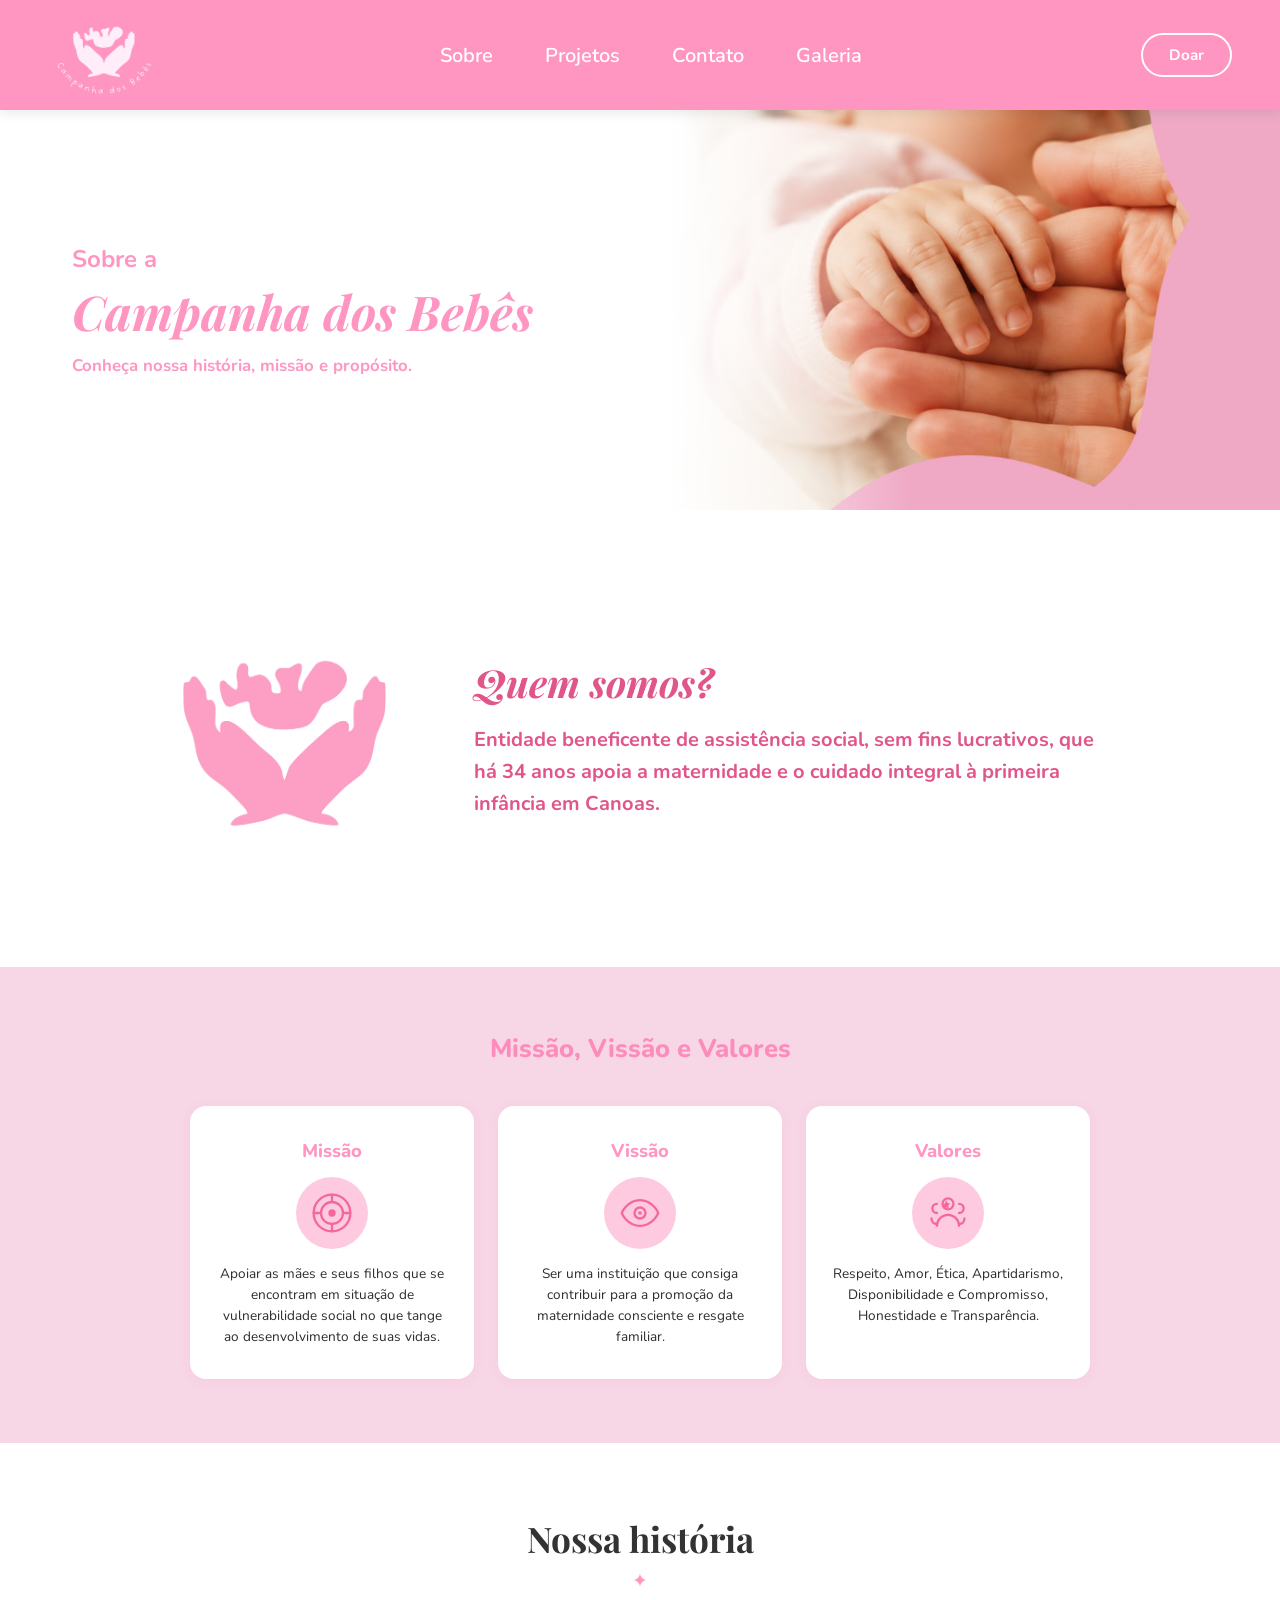
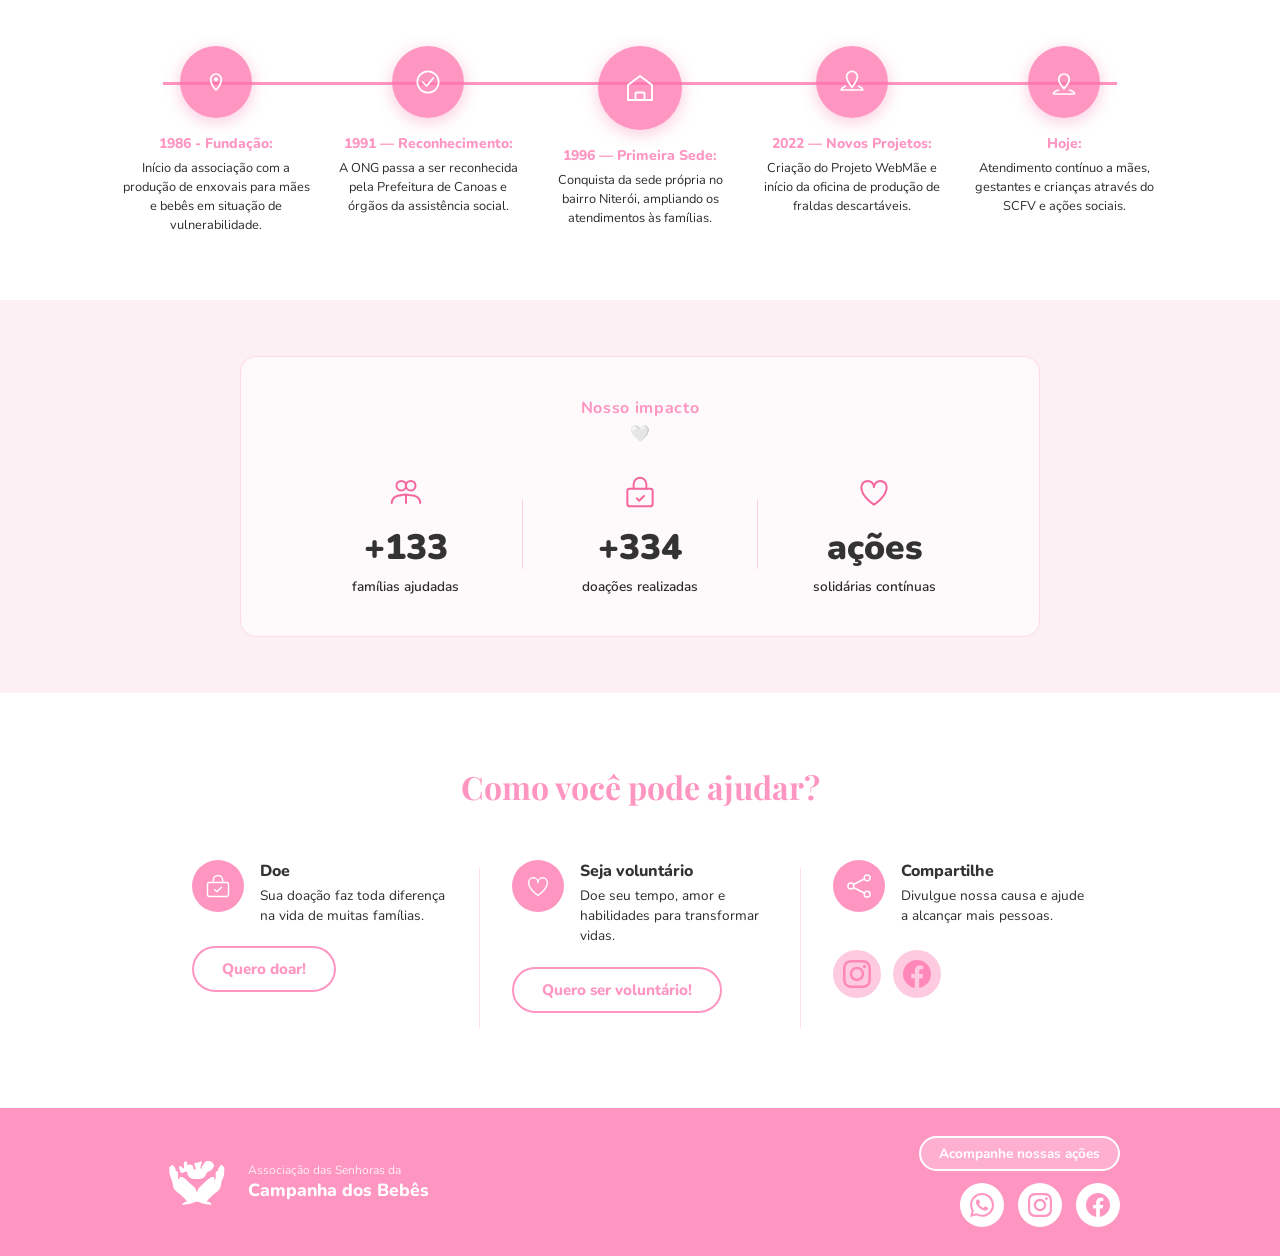
==== sobre.html @ 72902af5 "Initial commit: Campanha dos Bebes website" ====
<!DOCTYPE html>
<html lang="pt-BR">
<head>
  <meta charset="UTF-8" />
  <meta name="viewport" content="width=device-width, initial-scale=1.0" />
  <title>Sobre – Campanha dos Bebês</title>
  <link rel="stylesheet" href="style.css" />
  <link rel="stylesheet" href="sobre.css" />
  <link href="https://fonts.googleapis.com/css2?family=Nunito:ital,wght@0,400;0,600;0,700;0,800;1,700&family=Playfair+Display:ital,wght@0,700;1,600&display=swap" rel="stylesheet" />
</head>
<body>

  <!-- ===== NAVBAR ===== -->
  <header class="navbar">
   <div class="navbar__logo">
      <a href="index.html">
        <img src="images/logo.png" alt="Logo Campanha dos Bebês" class="navbar__logo-img" />
      </a>
      </div>
    <nav class="navbar__links">
      <a href="sobre.html">Sobre</a>
      <a href="projetos.html">Projetos</a>
      <a href="contato.html">Contato</a>
      <a href="galeria.html">Galeria</a>
    </nav>
    <a href="doar.html" class="btn btn--outline-white">Doar</a>
    <button class="navbar__hamburger" aria-label="Abrir menu" id="hamburger">
      <span></span><span></span><span></span>
    </button>
  </header>

  <!-- ===== HERO SOBRE ===== -->
  <section class="sobre-hero">
    <div class="sobre-hero__content">
      <p class="sobre-hero__pre">Sobre a</p>
      <h1 class="sobre-hero__title">Campanha dos Bebês</h1>
      <p class="sobre-hero__sub">Conheça nossa história, missão e propósito.</p>
    </div>
    <div class="sobre-hero__image">
      <!-- Substitua pela sua foto (mãos/bebê) -->
      <img src="images/hero-foto.jpg" alt="Bebê sendo acolhido" />
    </div>
  </section>

  <!-- ===== QUEM SOMOS ===== -->
  <section class="quem-somos-sobre">
    <div class="quem-somos-sobre__inner">
      <div class="quem-somos-sobre__icone" aria-hidden="true">
        <!-- Substitua pela ilustração rosa das mãos com coração -->
        <img src="images/ilustracao-maos-coracao.png" alt="" />
      </div>
      <div class="quem-somos-sobre__texto">
        <h2>Quem somos?</h2>
        <p>
          Entidade beneficente de assistência social, sem fins lucrativos, que há 34 anos apoia a maternidade e o cuidado integral à primeira infância em Canoas.
        </p>
      </div>
    </div>
  </section>

  <!-- ===== MISSÃO, VISÃO E VALORES ===== -->
  <section class="mvv">
    <h2 class="mvv__titulo">Missão, Vissão e Valores</h2>
    <div class="mvv__grid">

      <div class="mvv__card">
        <h3 class="mvv__card-titulo">Missão</h3>
        <div class="mvv__icone">
          <!-- Ícone de alvo/missão -->
          <svg viewBox="0 0 48 48" fill="none" xmlns="http://www.w3.org/2000/svg" width="44" height="44">
            <circle cx="24" cy="24" r="20" stroke="#F4679D" stroke-width="2.5"/>
            <circle cx="24" cy="24" r="12" stroke="#F4679D" stroke-width="2.5"/>
            <circle cx="24" cy="24" r="4" fill="#F4679D"/>
            <path d="M24 4V10M24 38V44M4 24H10M38 24H44" stroke="#F4679D" stroke-width="2.5" stroke-linecap="round"/>
          </svg>
        </div>
        <p>Apoiar as mães e seus filhos que se encontram em situação de vulnerabilidade social no que tange ao desenvolvimento de suas vidas.</p>
      </div>

      <div class="mvv__card">
        <h3 class="mvv__card-titulo">Vissão</h3>
        <div class="mvv__icone">
          <!-- Ícone de olho/visão -->
          <svg viewBox="0 0 48 48" fill="none" xmlns="http://www.w3.org/2000/svg" width="44" height="44">
            <path d="M4 24C4 24 10 10 24 10C38 10 44 24 44 24C44 24 38 38 24 38C10 38 4 24 4 24Z" stroke="#F4679D" stroke-width="2.5" stroke-linejoin="round"/>
            <circle cx="24" cy="24" r="6" stroke="#F4679D" stroke-width="2.5"/>
            <circle cx="24" cy="24" r="2" fill="#F4679D"/>
          </svg>
        </div>
        <p>Ser uma instituição que consiga contribuir para a promoção da maternidade consciente e resgate familiar.</p>
      </div>

      <div class="mvv__card">
        <h3 class="mvv__card-titulo">Valores</h3>
        <div class="mvv__icone">
          <!-- Ícone de pessoas/valores -->
          <svg viewBox="0 0 48 48" fill="none" xmlns="http://www.w3.org/2000/svg" width="44" height="44">
            <circle cx="24" cy="14" r="6" stroke="#F4679D" stroke-width="2.5"/>
            <path d="M12 38c0-6.627 5.373-12 12-12s12 5.373 12 12" stroke="#F4679D" stroke-width="2.5" stroke-linecap="round"/>
            <path d="M36 24a5 5 0 100-10M36 36c3 0 6-2 6-6" stroke="#F4679D" stroke-width="2.5" stroke-linecap="round"/>
            <path d="M12 24a5 5 0 110-10M12 36c-3 0-6-2-6-6" stroke="#F4679D" stroke-width="2.5" stroke-linecap="round"/>
            <path d="M22 10l1.5 3 3 .5-2.2 2.1.5 3L22 18l-2.8 1.6.5-3L17.5 14.5l3-.5L22 10Z" fill="#F4679D"/>
          </svg>
        </div>
        <p>Respeito, Amor, Ética, Apartidarismo, Disponibilidade e Compromisso, Honestidade e Transparência.</p>
      </div>

    </div>
  </section>

  <!-- ===== NOSSA HISTÓRIA (TIMELINE) ===== -->
  <section class="historia">
    <h2 class="historia__titulo">Nossa história</h2>
    <div class="historia__linha-detalhe" aria-hidden="true">✦</div>

    <div class="historia__timeline">

      <div class="historia__item">
        <div class="historia__icone">
          <svg viewBox="0 0 48 48" fill="none" xmlns="http://www.w3.org/2000/svg" width="32" height="32">
            <path d="M32 20c0 8-8 16-8 16s-8-8-8-16a8 8 0 1116 0Z" stroke="white" stroke-width="2.5"/>
            <circle cx="24" cy="20" r="3" fill="white"/>
          </svg>
        </div>
        <div class="historia__texto">
          <strong>1986 - Fundação:</strong>
          <p>Início da associação com a produção de enxovais para mães e bebês em situação de vulnerabilidade.</p>
        </div>
      </div>

      <div class="historia__item">
        <div class="historia__icone">
          <svg viewBox="0 0 48 48" fill="none" xmlns="http://www.w3.org/2000/svg" width="32" height="32">
            <path d="M16 24l6 6 10-12" stroke="white" stroke-width="2.5" stroke-linecap="round" stroke-linejoin="round"/>
            <circle cx="24" cy="24" r="16" stroke="white" stroke-width="2.5"/>
          </svg>
        </div>
        <div class="historia__texto">
          <strong>1991 — Reconhecimento:</strong>
          <p>A ONG passa a ser reconhecida pela Prefeitura de Canoas e órgãos da assistência social.</p>
        </div>
      </div>

      <div class="historia__item historia__item--destaque">
        <div class="historia__icone historia__icone--grande">
          <svg viewBox="0 0 48 48" fill="none" xmlns="http://www.w3.org/2000/svg" width="36" height="36">
            <path d="M8 20L24 8l16 12v20H8V20Z" stroke="white" stroke-width="2.5" stroke-linejoin="round"/>
            <rect x="18" y="30" width="12" height="10" rx="1" stroke="white" stroke-width="2.5"/>
          </svg>
        </div>
        <div class="historia__texto">
          <strong>1996 — Primeira Sede:</strong>
          <p>Conquista da sede própria no bairro Niterói, ampliando os atendimentos às famílias.</p>
        </div>
      </div>

      <div class="historia__item">
        <div class="historia__icone">
          <svg viewBox="0 0 48 48" fill="none" xmlns="http://www.w3.org/2000/svg" width="32" height="32">
            <path d="M24 8c4.4 0 8 3.6 8 8 0 5.5-8 16-8 16S16 21.5 16 16c0-4.4 3.6-8 8-8Z" stroke="white" stroke-width="2.5"/>
            <path d="M14 30c-4 2-6 4-6 6h32c0-2-2-4-6-6" stroke="white" stroke-width="2.5" stroke-linecap="round"/>
          </svg>
        </div>
        <div class="historia__texto">
          <strong>2022 — Novos Projetos:</strong>
          <p>Criação do Projeto WebMãe e início da oficina de produção de fraldas descartáveis.</p>
        </div>
      </div>

      <div class="historia__item">
        <div class="historia__icone">
          <svg viewBox="0 0 48 48" fill="none" xmlns="http://www.w3.org/2000/svg" width="32" height="32">
            <path d="M32 20c0 5.5-8 14-8 14s-8-8.5-8-14a8 8 0 1116 0Z" stroke="white" stroke-width="2.5"/>
            <path d="M16 36c-6 2-8 5-8 6h32c0-1-2-4-8-6" stroke="white" stroke-width="2" stroke-linecap="round"/>
          </svg>
        </div>
        <div class="historia__texto">
          <strong>Hoje:</strong>
          <p>Atendimento contínuo a mães, gestantes e crianças através do SCFV e ações sociais.</p>
        </div>
      </div>

    </div>
  </section>

  <!-- ===== NOSSO IMPACTO ===== -->
  <section class="impacto">
    <div class="impacto__inner">
      <p class="impacto__label">Nosso impacto</p>
      <div class="impacto__detalhe" aria-hidden="true">🤍</div>
      <div class="impacto__grid">

        <div class="impacto__item">
          <div class="impacto__icone">
            <svg viewBox="0 0 48 48" fill="none" xmlns="http://www.w3.org/2000/svg" width="38" height="38">
              <circle cx="18" cy="16" r="6" stroke="#F4679D" stroke-width="2.5"/>
              <circle cx="30" cy="16" r="6" stroke="#F4679D" stroke-width="2.5"/>
              <path d="M6 38c0-6 5.4-10 12-10M42 38c0-6-5.4-10-12-10" stroke="#F4679D" stroke-width="2.5" stroke-linecap="round"/>
              <path d="M18 28c3.3-1.3 6.7-1.3 10 0M24 28v10" stroke="#F4679D" stroke-width="2.5" stroke-linecap="round"/>
            </svg>
          </div>
          <div class="impacto__numero">+200</div>
          <div class="impacto__desc">famílias ajudadas</div>
        </div>

        <div class="impacto__separador" aria-hidden="true"></div>

        <div class="impacto__item">
          <div class="impacto__icone">
            <svg viewBox="0 0 48 48" fill="none" xmlns="http://www.w3.org/2000/svg" width="38" height="38">
              <rect x="8" y="20" width="32" height="22" rx="3" stroke="#F4679D" stroke-width="2.5"/>
              <path d="M16 20V14a8 8 0 1116 0v6" stroke="#F4679D" stroke-width="2.5" stroke-linecap="round"/>
              <path d="M20 32l3 3 6-6" stroke="#F4679D" stroke-width="2.5" stroke-linecap="round" stroke-linejoin="round"/>
            </svg>
          </div>
          <div class="impacto__numero">+500</div>
          <div class="impacto__desc">doações realizadas</div>
        </div>

        <div class="impacto__separador" aria-hidden="true"></div>

        <div class="impacto__item">
          <div class="impacto__icone">
            <svg viewBox="0 0 48 48" fill="none" xmlns="http://www.w3.org/2000/svg" width="38" height="38">
              <path d="M24 40S8 30 8 18a8 8 0 0116 0 8 8 0 0116 0c0 12-16 22-16 22Z" stroke="#F4679D" stroke-width="2.5" stroke-linejoin="round"/>
            </svg>
          </div>
          <div class="impacto__numero">ações</div>
          <div class="impacto__desc">solidárias contínuas</div>
        </div>

      </div>
    </div>
  </section>

  <!-- ===== COMO VOCÊ PODE AJUDAR ===== -->
  <section class="ajudar-sobre">
    <h2 class="ajudar-sobre__titulo">Como você pode ajudar?</h2>

    <div class="ajudar-sobre__grid">

      <!-- DOE -->
      <div class="ajudar-sobre__col">
        <div class="ajudar-sobre__item">
          <div class="ajudar-sobre__icone">
            <svg viewBox="0 0 48 48" fill="none" xmlns="http://www.w3.org/2000/svg" width="28" height="28">
              <rect x="6" y="18" width="36" height="24" rx="3" stroke="white" stroke-width="2.5"/>
              <path d="M16 18V14a8 8 0 1116 0v4" stroke="white" stroke-width="2.5" stroke-linecap="round"/>
              <path d="M18 30l4 4 8-8" stroke="white" stroke-width="2.5" stroke-linecap="round" stroke-linejoin="round"/>
            </svg>
          </div>
          <div>
            <h3>Doe</h3>
            <p>Sua doação faz toda diferença na vida de muitas famílias.</p>
          </div>
        </div>
        <!--
          LINK AQUI: aponta para a página de doação
        -->
        <a href="doar.html" class="btn btn--pink-outline-bold">Quero doar!</a>
      </div>

      <div class="ajudar-sobre__divisor" aria-hidden="true"></div>

      <!-- SEJA VOLUNTÁRIO -->
      <div class="ajudar-sobre__col">
        <div class="ajudar-sobre__item">
          <div class="ajudar-sobre__icone">
            <svg viewBox="0 0 48 48" fill="none" xmlns="http://www.w3.org/2000/svg" width="28" height="28">
              <path d="M24 40S8 30 8 18a8 8 0 0116 0 8 8 0 0116 0c0 12-16 22-16 22Z" stroke="white" stroke-width="2.5" stroke-linejoin="round"/>
            </svg>
          </div>
          <div>
            <h3>Seja voluntário</h3>
            <p>Doe seu tempo, amor e habilidades para transformar vidas.</p>
          </div>
        </div>
        <!--
          LINK AQUI: substitua pelo link do formulário de voluntariado
          Exemplo: https://forms.gle/XXXXXXXXX
        -->
        <a href="https://wa.link/8k0bmc" target="_blank" rel="noopener" class="btn btn--pink-outline-bold">Quero ser voluntário!</a>
      </div>

      <div class="ajudar-sobre__divisor" aria-hidden="true"></div>

      <!-- COMPARTILHE -->
      <div class="ajudar-sobre__col">
        <div class="ajudar-sobre__item">
          <div class="ajudar-sobre__icone">
            <svg viewBox="0 0 48 48" fill="none" xmlns="http://www.w3.org/2000/svg" width="28" height="28">
              <circle cx="38" cy="10" r="5" stroke="white" stroke-width="2.5"/>
              <circle cx="10" cy="24" r="5" stroke="white" stroke-width="2.5"/>
              <circle cx="38" cy="38" r="5" stroke="white" stroke-width="2.5"/>
              <path d="M15 21l18-9M15 27l18 9" stroke="white" stroke-width="2.5" stroke-linecap="round"/>
            </svg>
          </div>
          <div>
            <h3>Compartilhe</h3>
            <p>Divulgue nossa causa e ajude a alcançar mais pessoas.</p>
          </div>
        </div>
        <div class="ajudar-sobre__social">
          <!--
            LINKS AQUI:
            Instagram: https://instagram.com/PERFIL
            Facebook:  https://facebook.com/PAGINA
          -->
          <a href="https://www.instagram.com/campanhadosbebes/" target="_blank" rel="noopener" aria-label="Instagram" class="ajudar-sobre__social-btn">
            <svg viewBox="0 0 24 24" fill="currentColor" width="28" height="28"><path d="M12 2.163c3.204 0 3.584.012 4.85.07 3.252.148 4.771 1.691 4.919 4.919.058 1.265.069 1.645.069 4.849 0 3.205-.012 3.584-.069 4.849-.149 3.225-1.664 4.771-4.919 4.919-1.266.058-1.644.07-4.85.07-3.204 0-3.584-.012-4.849-.07-3.26-.149-4.771-1.699-4.919-4.92-.058-1.265-.07-1.644-.07-4.849 0-3.204.013-3.583.07-4.849.149-3.227 1.664-4.771 4.919-4.919 1.266-.057 1.645-.069 4.849-.069zm0-2.163c-3.259 0-3.667.014-4.947.072-4.358.2-6.78 2.618-6.98 6.98-.059 1.281-.073 1.689-.073 4.948 0 3.259.014 3.668.072 4.948.2 4.358 2.618 6.78 6.98 6.98 1.281.058 1.689.072 4.948.072 3.259 0 3.668-.014 4.948-.072 4.354-.2 6.782-2.618 6.979-6.98.059-1.28.073-1.689.073-4.948 0-3.259-.014-3.667-.072-4.947-.196-4.354-2.617-6.78-6.979-6.98-1.281-.059-1.69-.073-4.949-.073zm0 5.838c-3.403 0-6.162 2.759-6.162 6.162s2.759 6.163 6.162 6.163 6.162-2.759 6.162-6.163c0-3.403-2.759-6.162-6.162-6.162zm0 10.162c-2.209 0-4-1.79-4-4 0-2.209 1.791-4 4-4s4 1.791 4 4c0 2.21-1.791 4-4 4zm6.406-11.845c-.796 0-1.441.645-1.441 1.44s.645 1.44 1.441 1.44c.795 0 1.439-.645 1.439-1.44s-.644-1.44-1.439-1.44z"/></svg>
          </a>
          <a href="https://www.facebook.com/campanhadosbebes/?locale=pt_BR" target="_blank" rel="noopener" aria-label="Facebook" class="ajudar-sobre__social-btn">
            <svg viewBox="0 0 24 24" fill="currentColor" width="28" height="28"><path d="M24 12.073c0-6.627-5.373-12-12-12s-12 5.373-12 12c0 5.99 4.388 10.954 10.125 11.854v-8.385H7.078v-3.47h3.047V9.43c0-3.007 1.792-4.669 4.533-4.669 1.312 0 2.686.235 2.686.235v2.953H15.83c-1.491 0-1.956.925-1.956 1.874v2.25h3.328l-.532 3.47h-2.796v8.385C19.612 23.027 24 18.062 24 12.073z"/></svg>
          </a>
        </div>
      </div>

    </div>
  </section>

  <!-- ===== FOOTER ===== -->
  <footer class="footer">
    <div class="footer__inner">
      <div class="footer__logo">
        <img src="images/logobranca.png" alt="Logo" class="footer__logo-img" />
        <div>
          <p class="footer__logo-small">Associação das Senhoras da</p>
          <p class="footer__logo-name">Campanha dos Bebês</p>
        </div>
      </div>
      <div class="footer__social">
        <p class="footer__social-label">Acompanhe nossas ações</p>
        <div class="footer__social-icons">
          <!--
            LINKS AQUI:
            WhatsApp:  https://wa.me/5551XXXXXXXXX
            Instagram: https://instagram.com/PERFIL
            Facebook:  https://facebook.com/PAGINA
          -->
          <a href="https://wa.link/8k0bmc" target="_blank" rel="noopener" aria-label="WhatsApp" class="footer__social-btn">
            <svg viewBox="0 0 24 24" fill="currentColor" width="24" height="24"><path d="M17.472 14.382c-.297-.149-1.758-.867-2.03-.967-.273-.099-.471-.148-.67.15-.197.297-.767.966-.94 1.164-.173.199-.347.223-.644.075-.297-.15-1.255-.463-2.39-1.475-.883-.788-1.48-1.761-1.653-2.059-.173-.297-.018-.458.13-.606.134-.133.298-.347.446-.52.149-.174.198-.298.298-.497.099-.198.05-.371-.025-.52-.075-.149-.669-1.612-.916-2.207-.242-.579-.487-.5-.669-.51-.173-.008-.371-.01-.57-.01-.198 0-.52.074-.792.372-.272.297-1.04 1.016-1.04 2.479 0 1.462 1.065 2.875 1.213 3.074.149.198 2.096 3.2 5.077 4.487.709.306 1.262.489 1.694.625.712.227 1.36.195 1.871.118.571-.085 1.758-.719 2.006-1.413.248-.694.248-1.289.173-1.413-.074-.124-.272-.198-.57-.347m-5.421 7.403h-.004a9.87 9.87 0 01-5.031-1.378l-.361-.214-3.741.982.998-3.648-.235-.374a9.86 9.86 0 01-1.51-5.26c.001-5.45 4.436-9.884 9.888-9.884 2.64 0 5.122 1.03 6.988 2.898a9.825 9.825 0 012.893 6.994c-.003 5.45-4.437 9.884-9.885 9.884m8.413-18.297A11.815 11.815 0 0012.05 0C5.495 0 .16 5.335.157 11.892c0 2.096.547 4.142 1.588 5.945L.057 24l6.305-1.654a11.882 11.882 0 005.683 1.448h.005c6.554 0 11.89-5.335 11.893-11.893a11.821 11.821 0 00-3.48-8.413z"/></svg>
          </a>
          <a href="https://www.instagram.com/campanhadosbebes/" target="_blank" rel="noopener" aria-label="Instagram" class="footer__social-btn">
            <svg viewBox="0 0 24 24" fill="currentColor" width="24" height="24"><path d="M12 2.163c3.204 0 3.584.012 4.85.07 3.252.148 4.771 1.691 4.919 4.919.058 1.265.069 1.645.069 4.849 0 3.205-.012 3.584-.069 4.849-.149 3.225-1.664 4.771-4.919 4.919-1.266.058-1.644.07-4.85.07-3.204 0-3.584-.012-4.849-.07-3.26-.149-4.771-1.699-4.919-4.92-.058-1.265-.07-1.644-.07-4.849 0-3.204.013-3.583.07-4.849.149-3.227 1.664-4.771 4.919-4.919 1.266-.057 1.645-.069 4.849-.069zm0-2.163c-3.259 0-3.667.014-4.947.072-4.358.2-6.78 2.618-6.98 6.98-.059 1.281-.073 1.689-.073 4.948 0 3.259.014 3.668.072 4.948.2 4.358 2.618 6.78 6.98 6.98 1.281.058 1.689.072 4.948.072 3.259 0 3.668-.014 4.948-.072 4.354-.2 6.782-2.618 6.979-6.98.059-1.28.073-1.689.073-4.948 0-3.259-.014-3.667-.072-4.947-.196-4.354-2.617-6.78-6.979-6.98-1.281-.059-1.69-.073-4.949-.073zm0 5.838c-3.403 0-6.162 2.759-6.162 6.162s2.759 6.163 6.162 6.163 6.162-2.759 6.162-6.163c0-3.403-2.759-6.162-6.162-6.162zm0 10.162c-2.209 0-4-1.79-4-4 0-2.209 1.791-4 4-4s4 1.791 4 4c0 2.21-1.791 4-4 4zm6.406-11.845c-.796 0-1.441.645-1.441 1.44s.645 1.44 1.441 1.44c.795 0 1.439-.645 1.439-1.44s-.644-1.44-1.439-1.44z"/></svg>
          </a>
          <a href="https://www.facebook.com/campanhadosbebes/?locale=pt_BR" target="_blank" rel="noopener" aria-label="Facebook" class="footer__social-btn">
            <svg viewBox="0 0 24 24" fill="currentColor" width="24" height="24"><path d="M24 12.073c0-6.627-5.373-12-12-12s-12 5.373-12 12c0 5.99 4.388 10.954 10.125 11.854v-8.385H7.078v-3.47h3.047V9.43c0-3.007 1.792-4.669 4.533-4.669 1.312 0 2.686.235 2.686.235v2.953H15.83c-1.491 0-1.956.925-1.956 1.874v2.25h3.328l-.532 3.47h-2.796v8.385C19.612 23.027 24 18.062 24 12.073z"/></svg>
          </a>
        </div>
      </div>
    </div>
  </footer>

  <script src="script.js"></script>
  <script src="sobre.js"></script>
</body>
</html>
---- style.css ----
/* ============================================
   VARIÁVEIS E RESET
   ============================================ */
*, *::before, *::after {
  box-sizing: border-box;
  margin: 0;
  padding: 0;
}

:root {
  --pink:        #ff71acbe;
  --pink-dark:   #e0558a;
  --pink-light:  #fdc2dbdc;
  --pink-bg:     #fdf0f5;
  --pink-section:#f7d6e6;
  --purple:      #7200b8c5;
  --white:       #ffffff;
  --text-dark:   #333333;
  --text-mid:    #2c2c2c;
  --pink-text:   #eb2a7abe;
  --text-cinza:  #727272ef;
  --radius:      16px;
  --radius-sm:   10px;
  --shadow:      0 4px 18px rgba(244, 103, 157, 0.15);
}

html {
  scroll-behavior: smooth;
}

body {
  font-family: 'Nunito', sans-serif;
  color: var(--text-dark);
  background: var(--white);
  overflow-x: hidden;
}

img {
  max-width: 100%;
  display: block;
}

a {
  text-decoration: none;
  color: inherit;
}

/* ============================================
   BOTÕES
   ============================================ */
.btn {
  display: inline-flex;
  align-items: center;
  gap: 8px;
  padding: 10px 26px;
  border-radius: 50px;
  font-family: 'Nunito', sans-serif;
  font-weight: 700;
  font-size: 0.95rem;
  cursor: pointer;
  transition: all 0.2s ease;
  white-space: nowrap;
}

.btn--outline-white {
  border: 2px solid var(--white);
  color: var(--white);
  background: transparent;
}
.btn--outline-white:hover {
  background: var(--white);
  color: var(--pink);
}

.btn--pink-outline {
  border: 2px solid var(--pink);
  color: var(--pink);
  background: transparent;
}
.btn--pink-outline:hover {
  background: var(--pink);
  color: var(--white);
}

.btn--icon svg {
  flex-shrink: 0;
}

/* ============================================
   NAVBAR
   ============================================ */
.navbar {
  position: sticky;
  top: 0;
  z-index: 100;
  background: var(--pink);
  display: flex;
  align-items: center;
  justify-content: space-between;
  padding: 0 48px;
  height: 110px;
  box-shadow: 0 2px 12px rgba(0,0,0,0.10);
}

.navbar__logo-img {
  height: 140px;
  width: auto;
  object-fit: contain;
}

.navbar__links {
  display: flex;
  gap: 52px;
}

.navbar__links a {
  color: var(--white);
  font-weight: 600;
  font-size: 1.25rem;
  transition: opacity 0.2s;
}
.navbar__links a:hover {
  opacity: 0.8;
}

.navbar__hamburger {
  display: none;
  flex-direction: column;
  gap: 5px;
  background: none;
  border: none;
  cursor: pointer;
  padding: 4px;
}
.navbar__hamburger span {
  display: block;
  width: 24px;
  height: 2px;
  background: var(--white);
  border-radius: 2px;
  transition: all 0.3s;
}

/* ============================================
   HERO
   ============================================ */
.hero {
  display: flex;
  min-height: 520px;
  background: var(--pink-bg);
  overflow: hidden;
}

.hero__content {
  flex: 0 0 50%;
  padding: 64px 48px 64px 72px;
  display: flex;
  flex-direction: column;
  justify-content: center;
  gap: 20px;

  background-color: #f6ebe2; /* 👈 cor só do lado esquerdo */
}

.hero__title {
  font-family: 'Nunito', sans-serif;
  font-size: 2.6rem;
  font-weight: 800;
  line-height: 1.15;
  color: var(--purple);
}

.hero__title em {
  font-family: 'Playfair Display',cursive;
  font-style: italic;
  font-weight: 400;
  font-size: 3.4rem;
  color: var(--pink);
  
}

.hero__divider {
  display: flex;
  align-items: center;
  gap: 10px;
  margin: 18px 0 20px;
  max-width: 320px;
}

.hero__divider::before,
.hero__divider::after {
  content: '';
  flex: 1;
  height: 3.5px;
  background: var(--pink-light);
}

.hero__divider-heart {
  color: var(--pink);
  font-size: 1.5rem;
  line-height: 1;
}

.hero__heart {
  font-size: 1.4rem;
}

.hero__desc {
  font-size: 0.95rem;
  color: var(--text-mid);
  line-height: 1.6;
  max-width: 360px;
}

.hero__values {
  display: flex;
  gap: 28px;
  margin-top: 8px;
  flex-wrap: wrap;
}

.hero__value {
  display: flex;
  flex-direction: column;
  align-items: center;
  gap: 6px;
  font-size: 0.78rem;
  font-weight: 600;
  color: var(--purple);
}

.hero__value img {
  width: 40px;
  height: 40px;
  object-fit: contain;
}

.hero__image {
  flex: 0 0 50%;
  overflow: hidden;
}

.hero__image img {
  width: 100%;
  height: 100%;
  object-fit: cover;
  object-position: center;
}

/* ============================================
   QUEM SOMOS
   ============================================ */
.quem-somos {
  background: var(--pink-section);
  padding: 64px 72px;
}

.quem-somos__inner {
  display: flex;
  align-items: center;
  gap: 56px;
  max-width: 900px;
  margin: 0 auto;
}

.quem-somos__foto {
  flex-shrink: 0;
  width: 230px;
  height: 200px;
  border-radius: var(--radius);
  overflow: hidden;
  box-shadow: var(--shadow);
}

.quem-somos__foto img {
  width: 100%;
  height: 100%;
  object-fit: cover;
}

.quem-somos__texto {
  display: flex;
  flex-direction: column;
  gap: 16px;
}

.quem-somos__texto h2 {
  font-family: 'Playfair Display', serif;
  font-size: 2rem;
  color: var(--pink);
  font-style: italic;
}

.quem-somos__texto p {
  font-size: 1rem;
  font-weight: 600;
  line-height: 1.6;
  color: var(--text-dark);
  max-width: 480px;
}

/* ============================================
   GALERIA
   ============================================ */
.galeria {
  padding: 64px 72px;
  background: var(--white);
  text-align: center;
}

.galeria__label {
  font-size: 2rem;
  font-weight: 700;
  color: var(--pink-text);
  letter-spacing: 0.04em;
}

.galeria__titulo {
  font-family: 'Playfair Display', serif;
  font-size: 2.2rem;
  font-weight: 700;
  color: var(--pink-text);
  margin-bottom: 36px;
}

.galeria__grid {
  display: grid;
  grid-template-columns: repeat(3, 1fr);
  grid-template-rows: auto auto auto;
  gap: 12px;
  max-width: 960px;
  margin: 0 auto;
}

/* Foto grande à esquerda ocupa 2 linhas */
.galeria__item--tall {
  grid-row: span 2;
}

.galeria__item {
  border-radius: var(--radius-sm);
  overflow: hidden;
  background: var(--pink-light);
  aspect-ratio: 4/3;
}

.galeria__item--tall {
  aspect-ratio: unset;
}

.galeria__item img {
  width: 100%;
  height: 100%;
  object-fit: cover;
  transition: transform 0.35s ease;
}

.galeria__item:hover img {
  transform: scale(1.04);
}

.galeria__btn-wrap {
  margin-top: 32px;
}

/* ============================================
   NOSSAS AÇÕES
   ============================================ */
.acoes {
  background: var(--pink-bg);
  padding: 64px 72px;
  text-align: center;
}

.acoes__label {
  font-size: 1.7rem;
  font-weight: 700;
  color: var(--pink-text);
  letter-spacing: 0.04em;
}

.acoes__titulo {
  font-family: 'Playfair Display', serif;
  font-size: 2.2rem;
  font-weight: 700;
  color: var(--pink-text);
  margin-bottom: 44px;
}

.acoes__grid {
  display: grid;
  grid-template-columns: repeat(4, 1fr);
  gap: 32px;
  max-width: 960px;
  margin: 0 auto;
}

.acoes__card {
  display: flex;
  flex-direction: column;
  align-items: center;
  gap: 12px;
  text-align: center;
}

.acoes__icone {
  width: 80px;
  height: 80px;
  background: var(--pink-light);
  border-radius: 50%;
  display: flex;
  align-items: center;
  justify-content: center;
  padding: 16px;
}

.acoes__icone img {
  width: 44px;
  height: 44px;
  object-fit: contain;
}

.acoes__card h3 {
  font-size: 1rem;
  font-weight: 800;
  color: var(--pink);
}

.acoes__card p {
  font-size: 0.875rem;
  color: var(--text-mid);
  line-height: 1.55;
}

/* ============================================
   COMO AJUDAR
   ============================================ */
.ajudar {
  background: var(--pink-bg);
  padding: 64px 72px;
  text-align: center;
}

.ajudar__label {
  font-size: 1rem;
  font-weight: 700;
  color: var(--pink-text);
  letter-spacing: 0.04em;
}

.ajudar__titulo {
  font-family: 'Playfair Display', serif;
  font-size: 2.2rem;
  font-weight: 700;
  color: var(--pink-text);
  margin-bottom: 44px;
}

.ajudar__grid {
  display: grid;
  grid-template-columns: repeat(4, 1fr);
  gap: 32px;
  max-width: 960px;
  margin: 0 auto;
}

.ajudar__card {
  display: flex;
  flex-direction: column;
  align-items: center;
  gap: 12px;
  text-align: center;
}

.ajudar__icone {
  width: 80px;
  height: 80px;
  background: var(--pink-light);
  border-radius: 50%;
  display: flex;
  align-items: center;
  justify-content: center;
  padding: 16px;
}

.ajudar__icone img {
  width: 44px;
  height: 44px;
  object-fit: contain;
}

.ajudar__card h3 {
  font-size: 1rem;
  font-weight: 800;
  color: var(--pink);
}

.ajudar__card p {
  font-size: 0.875rem;
  color: var(--text-mid);
  line-height: 1.55;
}

/* ============================================
   CONTATO
   ============================================ */
.contato {
  background: var(--white);
  padding: 72px 72px 80px;
}

.contato__inner {
  max-width: 960px;
  margin: 0 auto;
  display: flex;
  align-items: center;
  gap: 64px;
  position: relative;
}

.contato__texto {
  flex: 1;
  display: flex;
  flex-direction: column;
  gap: 16px;
}

.contato__titulo-script {
  font-family: 'Playfair Display', serif;
  font-style: italic;
  font-size: 2.2rem;
  color: var(--text-cinza);
  font-weight: 600;
}

.contato__subtitulo {
  font-size: 1rem;
  color: var(--text-cinza);
  line-height: 1.6;
}

.contato__lista {
  list-style: none;
  display: flex;
  flex-direction: column;
  gap: 14px;
  margin-top: 8px;
}

.contato__lista li {
  display: flex;
  align-items: center;
  gap: 12px;
  font-size: 0.95rem;
  color: var(--text-dark);
  font-weight: 600;
}

.contato__lista li img {
  width: 28px;
  height: 28px;
  object-fit: contain;
  flex-shrink: 0;
}

/* ============================================
   FOOTER
   ============================================ */
.footer {
  background: var(--pink);
  padding: 28px 72px;
}

.footer__inner {
  max-width: 960px;
  margin: 0 auto;
  display: flex;
  align-items: center;
  justify-content: space-between;
  gap: 32px;
  flex-wrap: wrap;
}

.footer__logo {
  display: flex;
  align-items: center;
  gap: 14px;
}

.footer__logo-img {
  height: 92px;
  width: auto;
  object-fit: contain;
}

.footer__logo-small {
  font-size: 0.75rem;
  color: rgba(255,255,255,0.85);
}

.footer__logo-name {
  font-size: 1.1rem;
  font-weight: 800;
  color: var(--white);
}

.footer__social {
  display: flex;
  flex-direction: column;
  align-items: flex-end;
  gap: 12px;
}

.footer__social-label {
  font-size: 0.85rem;
  font-weight: 700;
  color: var(--white);
  background: rgba(255,255,255,0.25);
  padding: 6px 18px;
  border-radius: 50px;
  border: 2px solid var(--white);
}

.footer__social-icons {
  display: flex;
  gap: 14px;
}

.footer__social-btn {
  width: 44px;
  height: 44px;
  border-radius: 50%;
  background: var(--white);
  color: var(--pink);
  display: flex;
  align-items: center;
  justify-content: center;
  transition: transform 0.2s, background 0.2s;
}

.footer__social-btn:hover {
  transform: scale(1.12);
  background: var(--pink-light);
}

/* ============================================
   RESPONSIVO
   ============================================ */
@media (max-width: 1024px) {
  .navbar { padding: 0 28px; }
  .hero__content { padding: 48px 32px 48px 40px; }
  .quem-somos { padding: 48px 40px; }
  .galeria, .acoes, .ajudar, .contato { padding: 48px 40px; }
  .footer { padding: 28px 40px; }
  .acoes__grid, .ajudar__grid { grid-template-columns: repeat(2, 1fr); }
}

@media (max-width: 768px) {
  .navbar__links, .navbar > .btn {
    display: none;
  }
  .navbar__links.open {
    display: flex;
    flex-direction: column;
    position: absolute;
    top: 68px;
    left: 0;
    right: 0;
    background: var(--pink);
    padding: 16px 32px 24px;
    gap: 16px;
    z-index: 99;
  }
  .navbar__hamburger {
    display: flex;
  }

  .hero {
    flex-direction: column;
    min-height: unset;
  }
  .hero__content {
    flex: unset;
    padding: 40px 28px;
  }
  .hero__image {
    flex: unset;
    height: 260px;
  }
  .hero__title { font-size: 2rem; }

  .quem-somos__inner {
    flex-direction: column;
    gap: 28px;
  }
  .quem-somos__foto {
    width: 180px;
    height: 180px;
  }

  .galeria__grid {
    grid-template-columns: repeat(2, 1fr);
  }
  .galeria__item--tall {
    grid-row: span 1;
    aspect-ratio: 4/3;
  }

  .acoes__grid, .ajudar__grid {
    grid-template-columns: repeat(2, 1fr);
  }

  .contato__detalhe { display: none; }
  .footer__social { align-items: flex-start; }
}

@media (max-width: 480px) {
  .hero__title { font-size: 1.7rem; }
  .acoes__grid, .ajudar__grid {
    grid-template-columns: 1fr 1fr;
    gap: 20px;
  }
  .galeria__grid { grid-template-columns: 1fr; }
  .footer__inner { flex-direction: column; align-items: flex-start; }
}
---- sobre.css ----
/* ============================================
   PÁGINA SOBRE — sobre.css
   ============================================ */

/* ===== HERO ===== */
.sobre-hero {
  display: flex;
  min-height: 400px;
  background: var(--white);
  overflow: hidden;
  position: relative;
}

.sobre-hero__content {
  flex: 0 0 52%;
  padding: 80px 48px 80px 72px;
  display: flex;
  flex-direction: column;
  justify-content: center;
  gap: 10px;
  z-index: 1;
}

.sobre-hero__pre {
  font-family: 'Nunito', sans-serif;
  font-size: 1.5rem;
  font-weight: 700;
  color: var(--pink);
}

.sobre-hero__title {
  font-family: 'Playfair Display', serif;
  font-style: italic;
  font-size: 3rem;
  font-weight: 700;
  color: var(--pink);
  line-height: 1.1;
}

.sobre-hero__sub {
  font-size: 1.05rem;
  font-weight: 700;
  color: var(--pink);
  margin-top: 6px;
}

.sobre-hero__image {
  flex: 0 0 48%;
  overflow: hidden;
  position: relative;
}

.sobre-hero__image img {
  width: 100%;
  height: 100%;
  object-fit: cover;
  object-position: center;
  /* desfoque suave nas bordas para o efeito do figma */
  mask-image: linear-gradient(to left, rgba(0,0,0,1) 60%, rgba(0,0,0,0) 100%);
  -webkit-mask-image: linear-gradient(to left, rgba(0,0,0,1) 60%, rgba(0,0,0,0) 100%);
}

/* ===== QUEM SOMOS ===== */
.quem-somos-sobre {
  background: var(--white);
  padding: 72px 72px;
}

.quem-somos-sobre__inner {
  display: flex;
  align-items: center;
  gap: 64px;
  max-width: 960px;
  margin: 0 auto;
}

.quem-somos-sobre__icone {
  flex-shrink: 0;
  width: 250px;
}

.quem-somos-sobre__icone img {
  width: 100%;
  object-fit: contain;
}

.quem-somos-sobre__texto h2 {
  font-family: 'Playfair Display', serif;
  font-style: italic;
  font-size: 2.4rem;
  color:#e0558a;
  margin-bottom: 16px;
}

.quem-somos-sobre__texto p {
  font-size: 1.25rem;
  font-weight: 700;
  color:#e0558a;
  line-height: 1.6;
}

/* ===== MISSÃO, VISÃO E VALORES ===== */
.mvv {
  background: var(--pink-section);
  padding: 64px 72px;
  text-align: center;
}

.mvv__titulo {
  font-family: 'Nunito', sans-serif;
  font-size: 1.6rem;
  font-weight: 800;
  color: var(--pink);
  margin-bottom: 40px;
}

.mvv__grid {
  display: grid;
  grid-template-columns: repeat(3, 1fr);
  gap: 24px;
  max-width: 900px;
  margin: 0 auto;
}

.mvv__card {
  background: var(--white);
  border-radius: var(--radius);
  padding: 32px 24px;
  display: flex;
  flex-direction: column;
  align-items: center;
  gap: 14px;
  text-align: center;
  box-shadow: 0 2px 12px rgba(244,103,157,0.08);
}

.mvv__card-titulo {
  font-family: 'Nunito', sans-serif;
  font-size: 1.15rem;
  font-weight: 800;
  color: var(--pink);
}

.mvv__icone {
  width: 72px;
  height: 72px;
  border-radius: 50%;
  background: var(--pink-light);
  display: flex;
  align-items: center;
  justify-content: center;
}

.mvv__card p {
  font-size: 0.85rem;
  color: var(--text-mid);
  line-height: 1.55;
}

/* ===== NOSSA HISTÓRIA (TIMELINE) ===== */
.historia {
  background: var(--white);
  padding: 72px 72px 64px;
  text-align: center;
}

.historia__titulo {
  font-family: 'Playfair Display', serif;
  font-size: 2.2rem;
  font-weight: 700;
  color: var(--text-dark);
  margin-bottom: 6px;
}

.historia__linha-detalhe {
  color: var(--pink);
  font-size: 1.2rem;
  margin-bottom: 52px;
}

.historia__timeline {
  display: flex;
  align-items: flex-start;
  justify-content: center;
  gap: 0;
  max-width: 1060px;
  margin: 0 auto;
  position: relative;
}

/* Linha horizontal conectando os itens */
.historia__timeline::before {
  content: '';
  position: absolute;
  top: 36px; /* centro dos ícones */
  left: 5%;
  right: 5%;
  height: 3px;
  background: var(--pink);
  z-index: 0;
}

.historia__item {
  flex: 1;
  display: flex;
  flex-direction: column;
  align-items: center;
  gap: 16px;
  padding: 0 12px;
  position: relative;
  z-index: 1;
}

.historia__icone {
  width: 72px;
  height: 72px;
  border-radius: 50%;
  background: var(--pink);
  display: flex;
  align-items: center;
  justify-content: center;
  flex-shrink: 0;
  box-shadow: 0 4px 16px rgba(244,103,157,0.35);
}

.historia__icone--grande {
  width: 84px;
  height: 84px;
}

.historia__item--destaque .historia__icone {
  width: 84px;
  height: 84px;
}

.historia__texto {
  text-align: center;
}

.historia__texto strong {
  display: block;
  font-size: 0.88rem;
  font-weight: 800;
  color: var(--pink);
  margin-bottom: 6px;
}

.historia__texto p {
  font-size: 0.8rem;
  color: var(--text-mid);
  line-height: 1.5;
}

/* ===== NOSSO IMPACTO ===== */
.impacto {
  background: var(--pink-bg);
  padding: 56px 72px;
}

.impacto__inner {
  max-width: 800px;
  margin: 0 auto;
  text-align: center;
  border: 1.5px solid rgba(244,103,157,0.2);
  border-radius: var(--radius);
  padding: 40px 48px;
  background: rgba(255,255,255,0.6);
}

.impacto__label {
  font-family: 'Nunito', sans-serif;
  font-size: 1rem;
  font-weight: 700;
  color: var(--pink);
  letter-spacing: 0.04em;
}

.impacto__detalhe {
  font-size: 1rem;
  margin: 4px 0 28px;
  color: var(--pink);
}

.impacto__grid {
  display: flex;
  align-items: center;
  justify-content: center;
  gap: 0;
}

.impacto__item {
  flex: 1;
  display: flex;
  flex-direction: column;
  align-items: center;
  gap: 6px;
}

.impacto__separador {
  width: 1px;
  height: 70px;
  background: rgba(244,103,157,0.25);
  flex-shrink: 0;
}

.impacto__numero {
  font-family: 'Nunito', sans-serif;
  font-size: 2.2rem;
  font-weight: 900;
  color: var(--text-dark);
}

.impacto__desc {
  font-size: 0.85rem;
  color: var(--text-mid);
  font-weight: 600;
}

/* ===== COMO VOCÊ PODE AJUDAR ===== */
.ajudar-sobre {
  background: var(--white);
  padding: 72px 72px 80px;
  text-align: center;
}

.ajudar-sobre__titulo {
  font-family: 'Playfair Display', serif;
  font-size: 2rem;
  font-weight: 700;
  color: var(--pink);
  margin-bottom: 52px;
}

.ajudar-sobre__grid {
  display: flex;
  justify-content: center;
  gap: 0;
  max-width: 960px;
  margin: 0 auto;
  align-items: flex-start;
}

.ajudar-sobre__col {
  flex: 1;
  display: flex;
  flex-direction: column;
  align-items: flex-start;
  gap: 20px;
  padding: 0 32px;
}

.ajudar-sobre__divisor {
  width: 1px;
  min-height: 160px;
  background: rgba(244,103,157,0.2);
  align-self: stretch;
  margin-top: 8px;
}

.ajudar-sobre__item {
  display: flex;
  align-items: flex-start;
  gap: 16px;
  text-align: left;
}

.ajudar-sobre__icone {
  flex-shrink: 0;
  width: 52px;
  height: 52px;
  border-radius: 50%;
  background: var(--pink);
  display: flex;
  align-items: center;
  justify-content: center;
}

.ajudar-sobre__item h3 {
  font-size: 1rem;
  font-weight: 800;
  color: var(--text-dark);
  margin-bottom: 4px;
}

.ajudar-sobre__item p {
  font-size: 0.85rem;
  color: var(--text-mid);
  line-height: 1.5;
}

.btn--pink-outline-bold {
  border: 2.5px solid var(--pink);
  color: var(--pink);
  background: transparent;
  padding: 11px 28px;
  border-radius: 50px;
  font-family: 'Nunito', sans-serif;
  font-weight: 800;
  font-size: 0.95rem;
  cursor: pointer;
  transition: background 0.2s, color 0.2s;
  text-decoration: none;
  display: inline-block;
}

.btn--pink-outline-bold:hover {
  background: var(--pink);
  color: var(--white);
}

.ajudar-sobre__social {
  display: flex;
  gap: 12px;
  margin-top: 4px;
}

.ajudar-sobre__social-btn {
  width: 48px;
  height: 48px;
  border-radius: 50%;
  background: var(--pink-light);
  color: var(--pink);
  display: flex;
  align-items: center;
  justify-content: center;
  transition: background 0.2s, transform 0.2s;
}

.ajudar-sobre__social-btn:hover {
  background: var(--pink);
  color: var(--white);
  transform: scale(1.1);
}

/* ===== RESPONSIVO ===== */
@media (max-width: 1024px) {
  .sobre-hero__content { padding: 56px 36px 56px 40px; }
  .quem-somos-sobre { padding: 56px 40px; }
  .mvv { padding: 56px 40px; }
  .historia { padding: 56px 40px; }
  .impacto { padding: 48px 40px; }
  .ajudar-sobre { padding: 56px 40px; }
}

@media (max-width: 768px) {
  .sobre-hero {
    flex-direction: column;
    min-height: unset;
  }
  .sobre-hero__content {
    flex: unset;
    padding: 48px 28px 40px;
  }
  .sobre-hero__image {
    flex: unset;
    height: 240px;
  }
  .sobre-hero__image img {
    mask-image: none;
    -webkit-mask-image: none;
  }

  .quem-somos-sobre__inner {
    flex-direction: column;
    gap: 32px;
    text-align: center;
  }
  .quem-somos-sobre__icone { width: 140px; }

  .mvv__grid { grid-template-columns: 1fr; max-width: 400px; }

  .historia__timeline {
    flex-direction: column;
    align-items: center;
    gap: 32px;
  }
  .historia__timeline::before {
    top: 0;
    left: 50%;
    right: auto;
    width: 3px;
    height: 100%;
    transform: translateX(-50%);
  }
  .historia__item { flex-direction: row; text-align: left; gap: 20px; width: 100%; }
  .historia__texto { text-align: left; }

  .impacto__inner { padding: 28px 20px; }
  .impacto__grid { flex-direction: column; gap: 24px; }
  .impacto__separador { width: 60px; height: 1px; }

  .ajudar-sobre__grid { flex-direction: column; gap: 32px; }
  .ajudar-sobre__col { padding: 0; }
  .ajudar-sobre__divisor { display: none; }
}
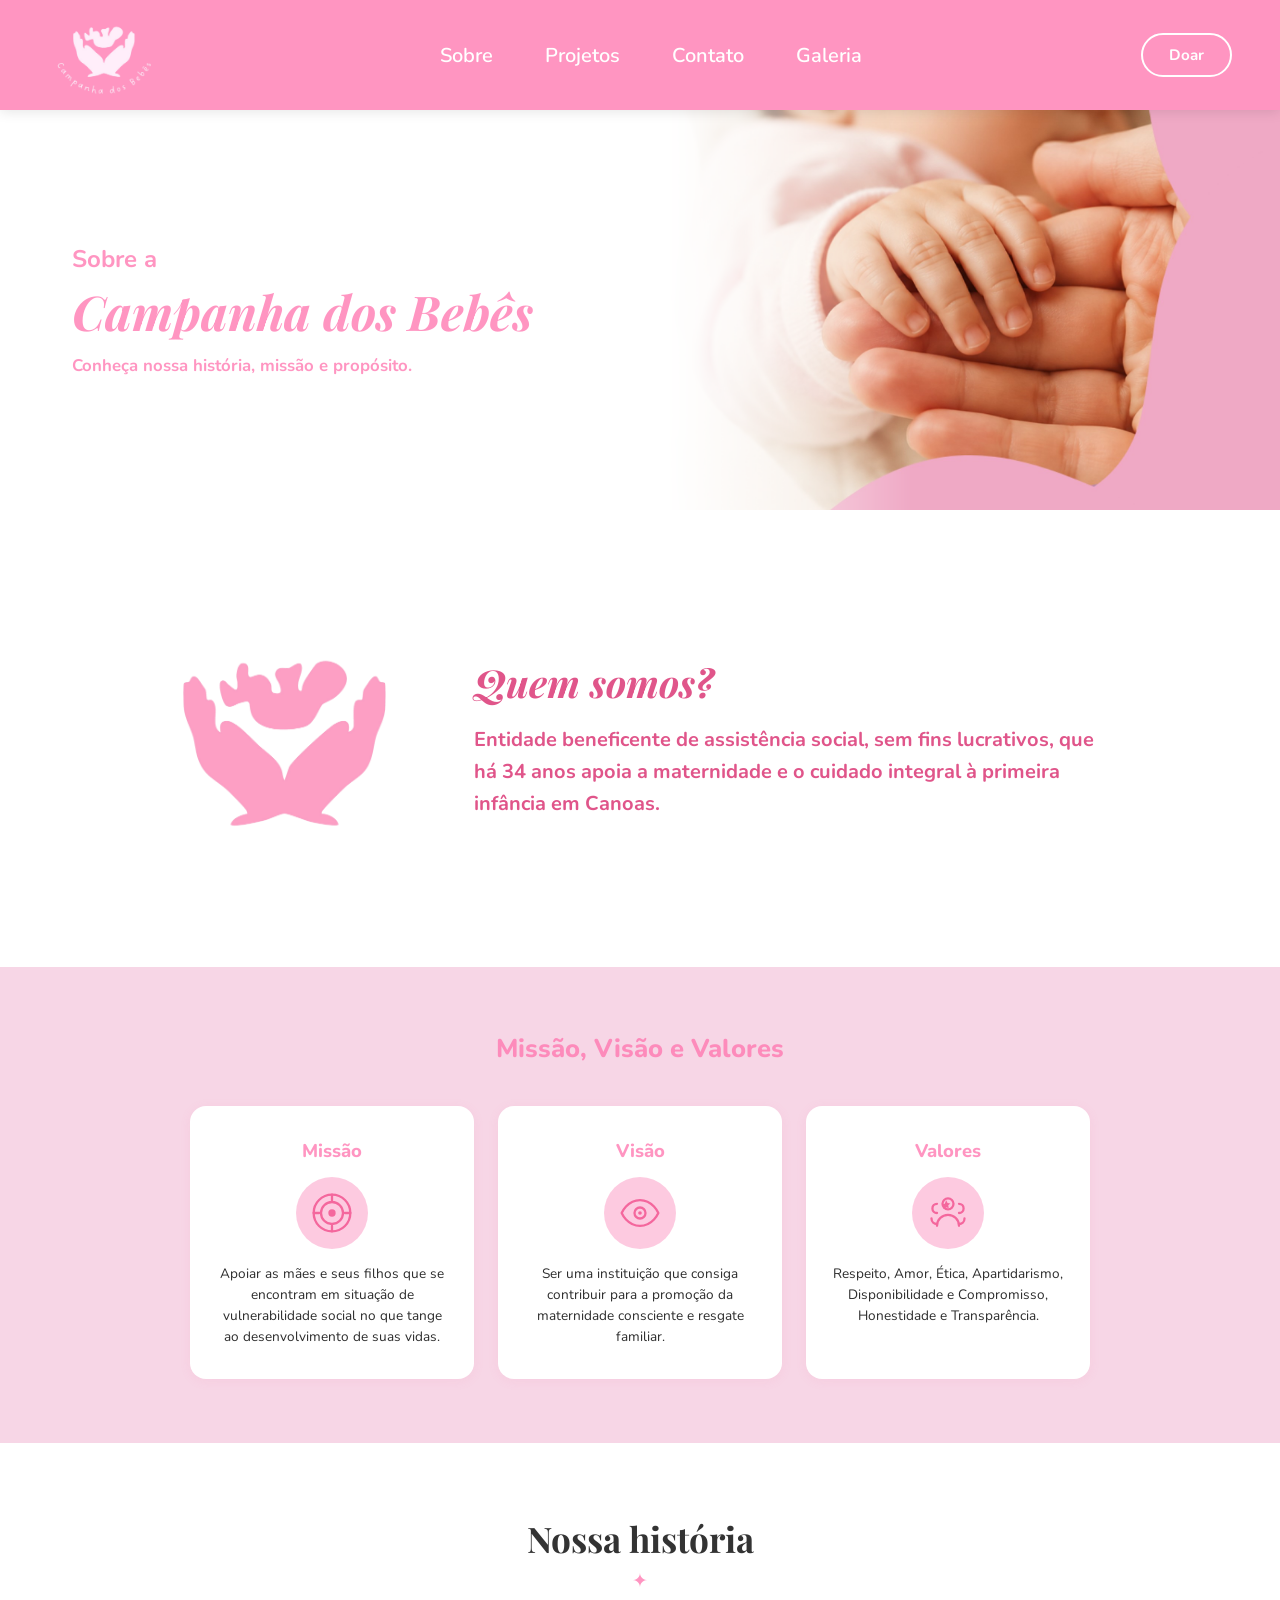
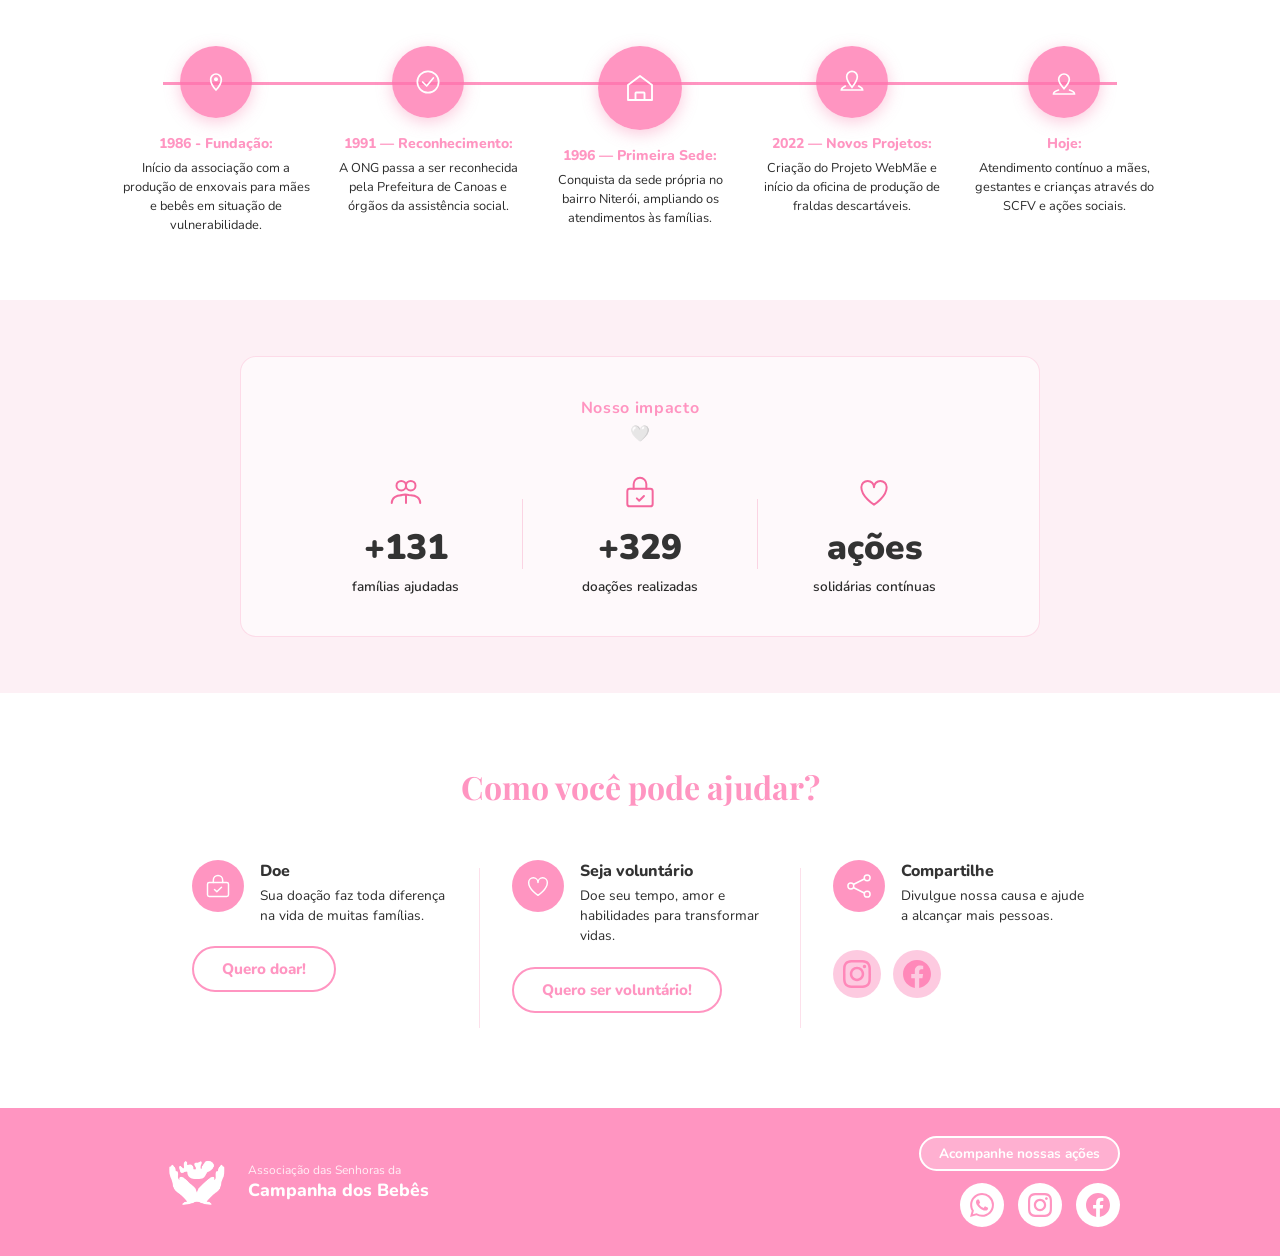
==== commit 4b8eeb5c: "Update sobre.html" ====
--- a/sobre.html
+++ b/sobre.html
@@ -60,7 +60,7 @@
 
   <!-- ===== MISSÃO, VISÃO E VALORES ===== -->
   <section class="mvv">
-    <h2 class="mvv__titulo">Missão, Vissão e Valores</h2>
+    <h2 class="mvv__titulo">Missão, Visão e Valores</h2>
     <div class="mvv__grid">
 
       <div class="mvv__card">
@@ -78,7 +78,7 @@
       </div>
 
       <div class="mvv__card">
-        <h3 class="mvv__card-titulo">Vissão</h3>
+        <h3 class="mvv__card-titulo">Visão</h3>
         <div class="mvv__icone">
           <!-- Ícone de olho/visão -->
           <svg viewBox="0 0 48 48" fill="none" xmlns="http://www.w3.org/2000/svg" width="44" height="44">
